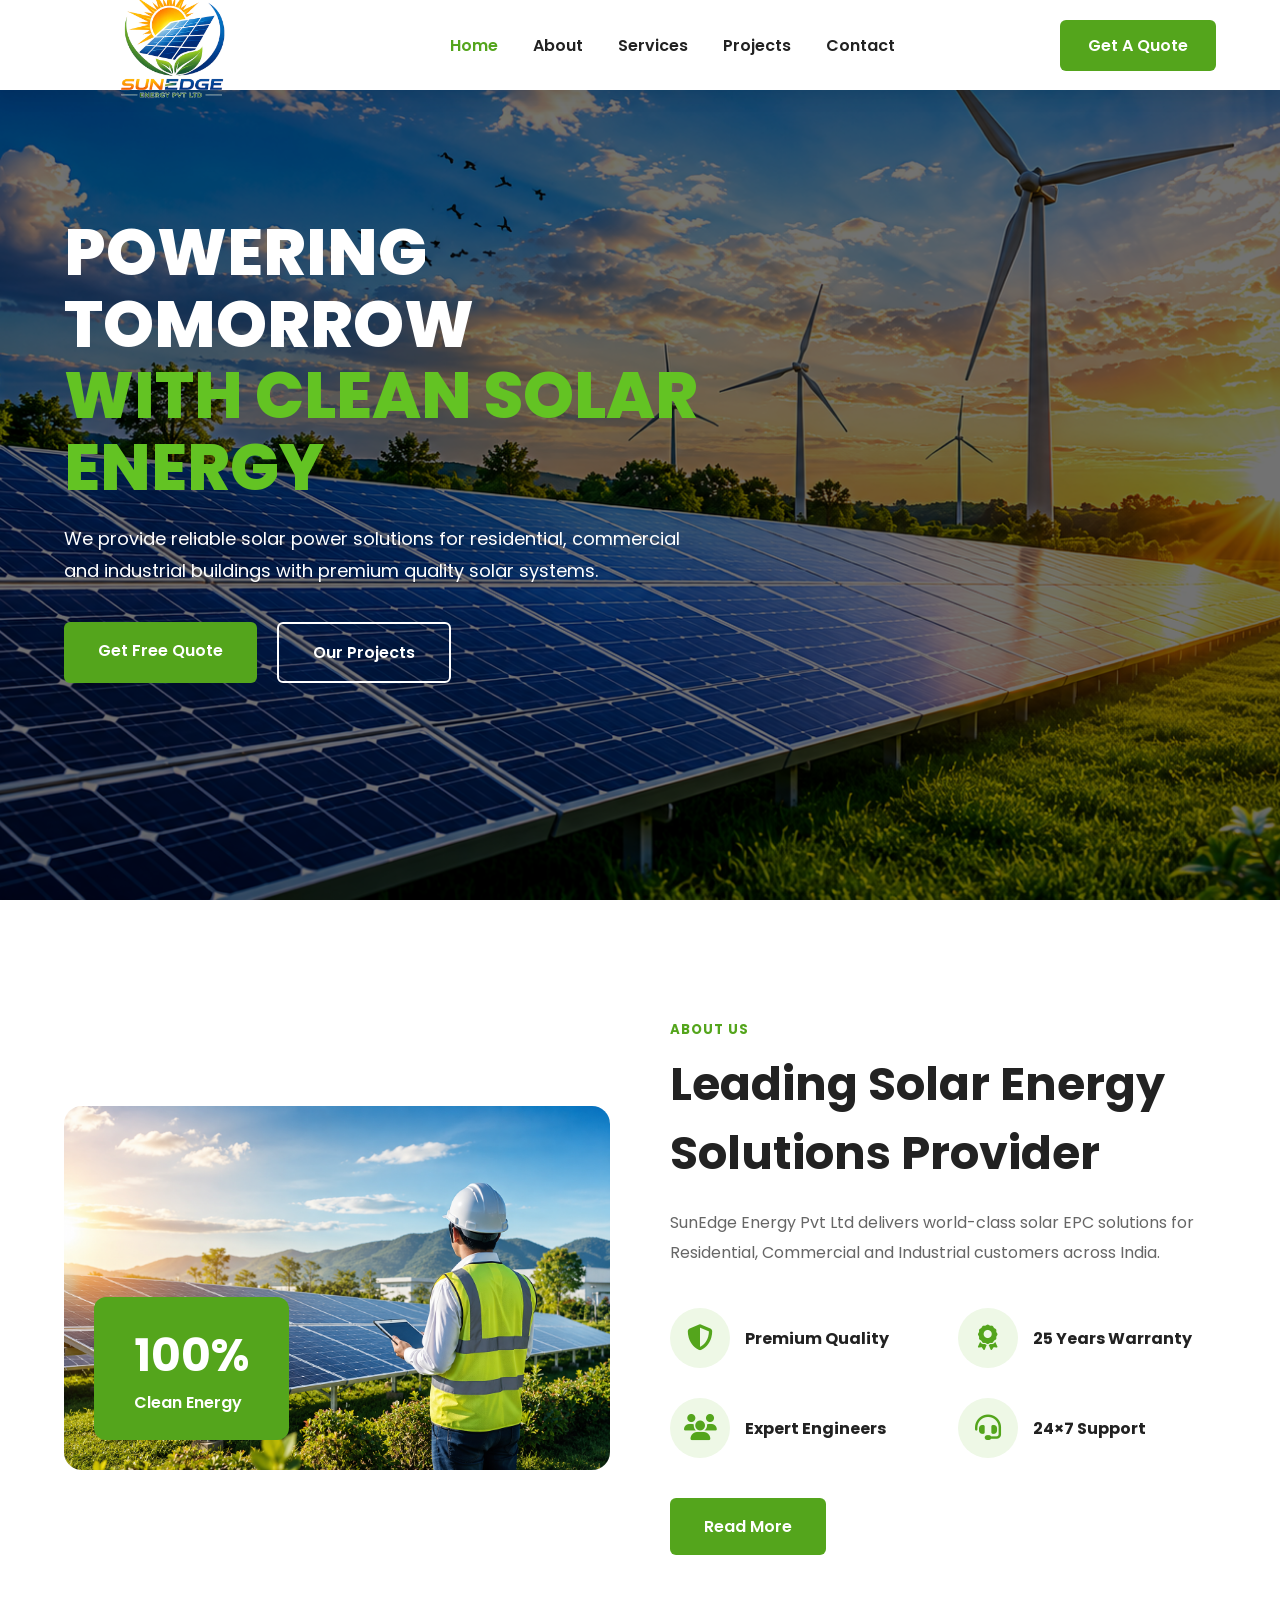
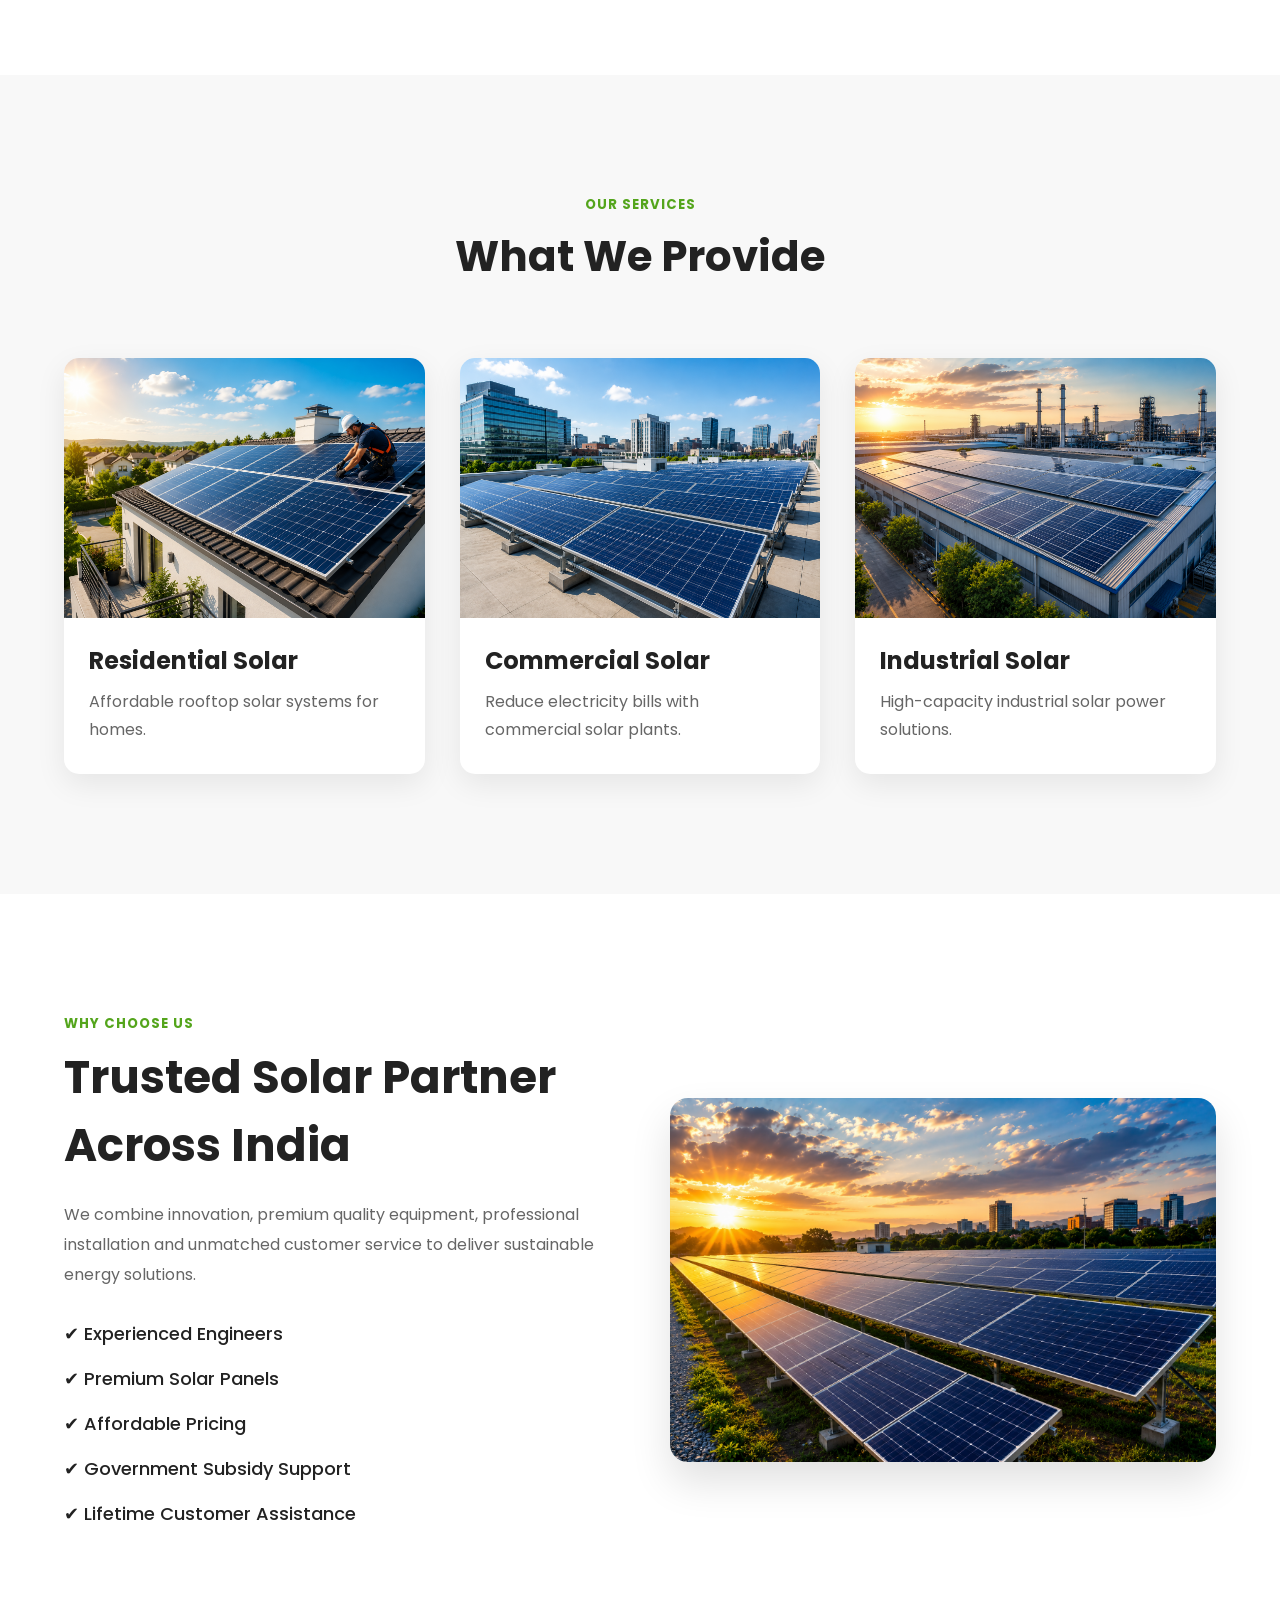
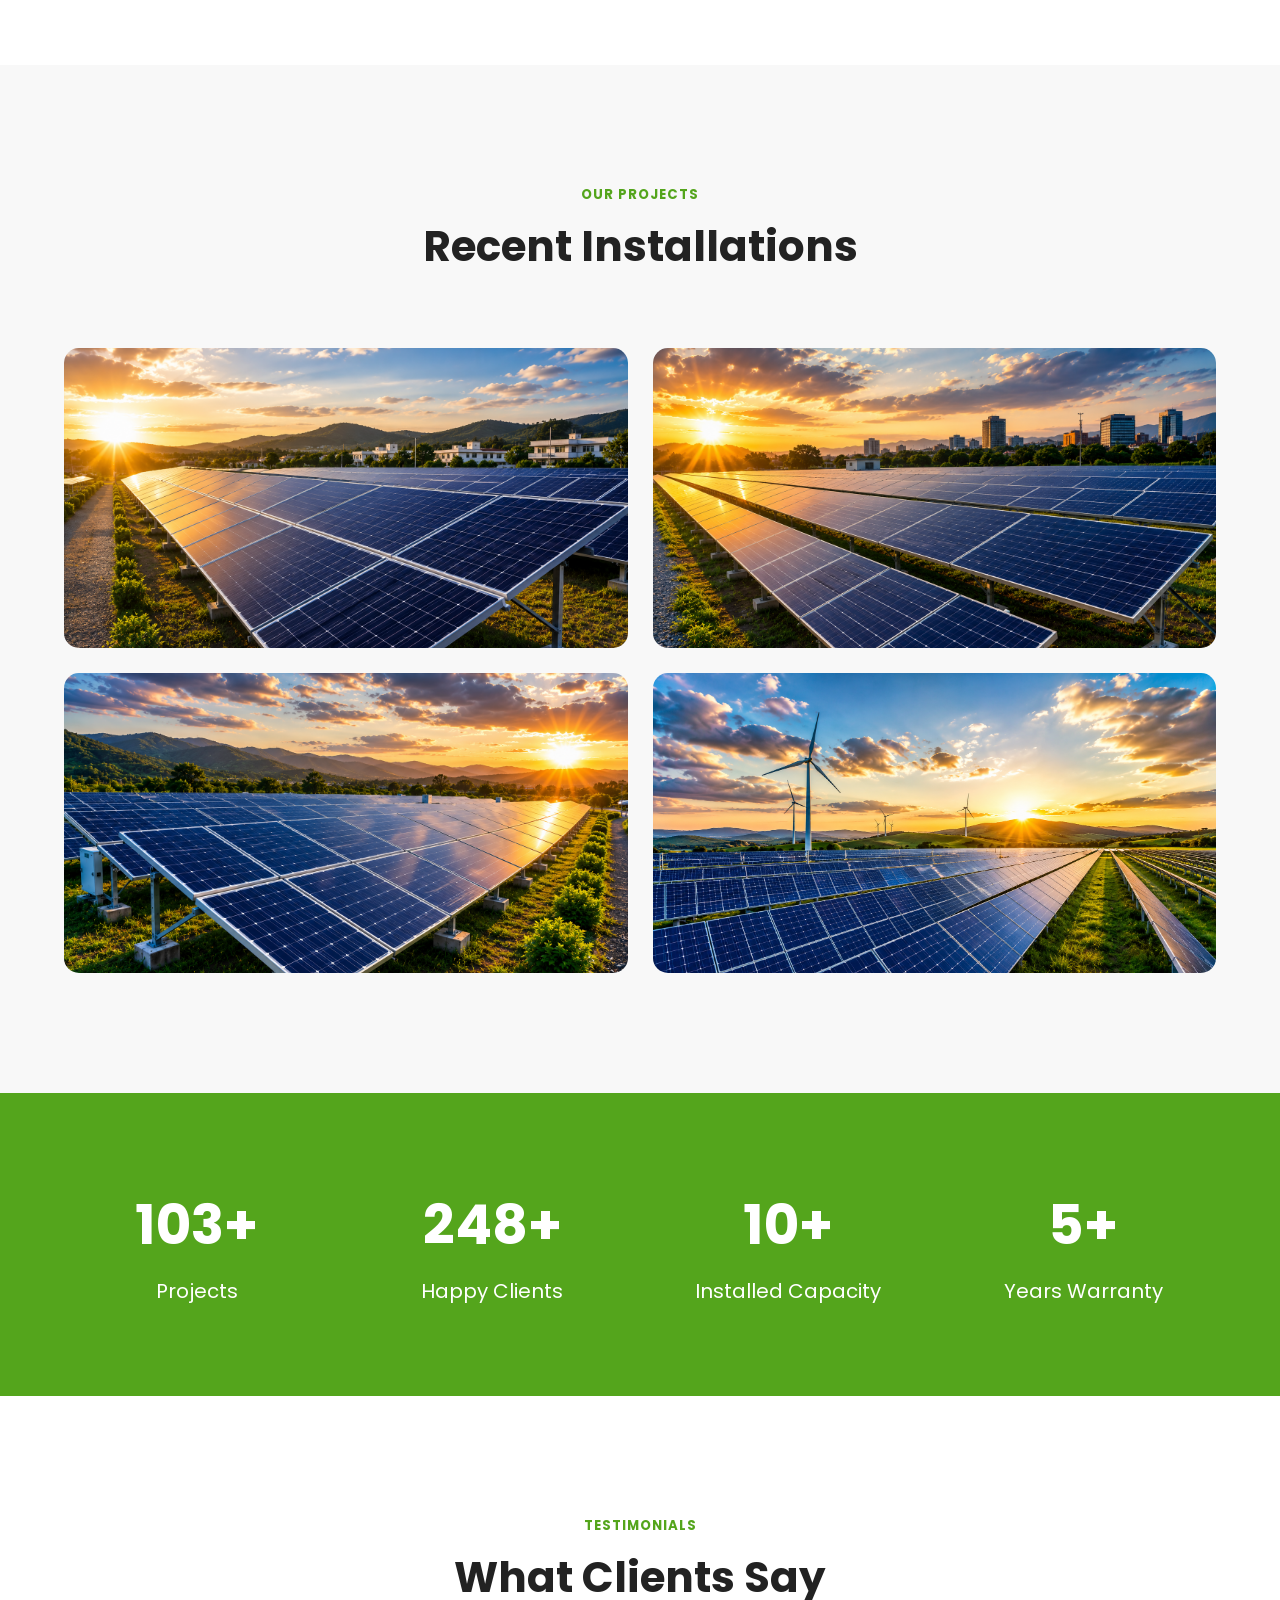
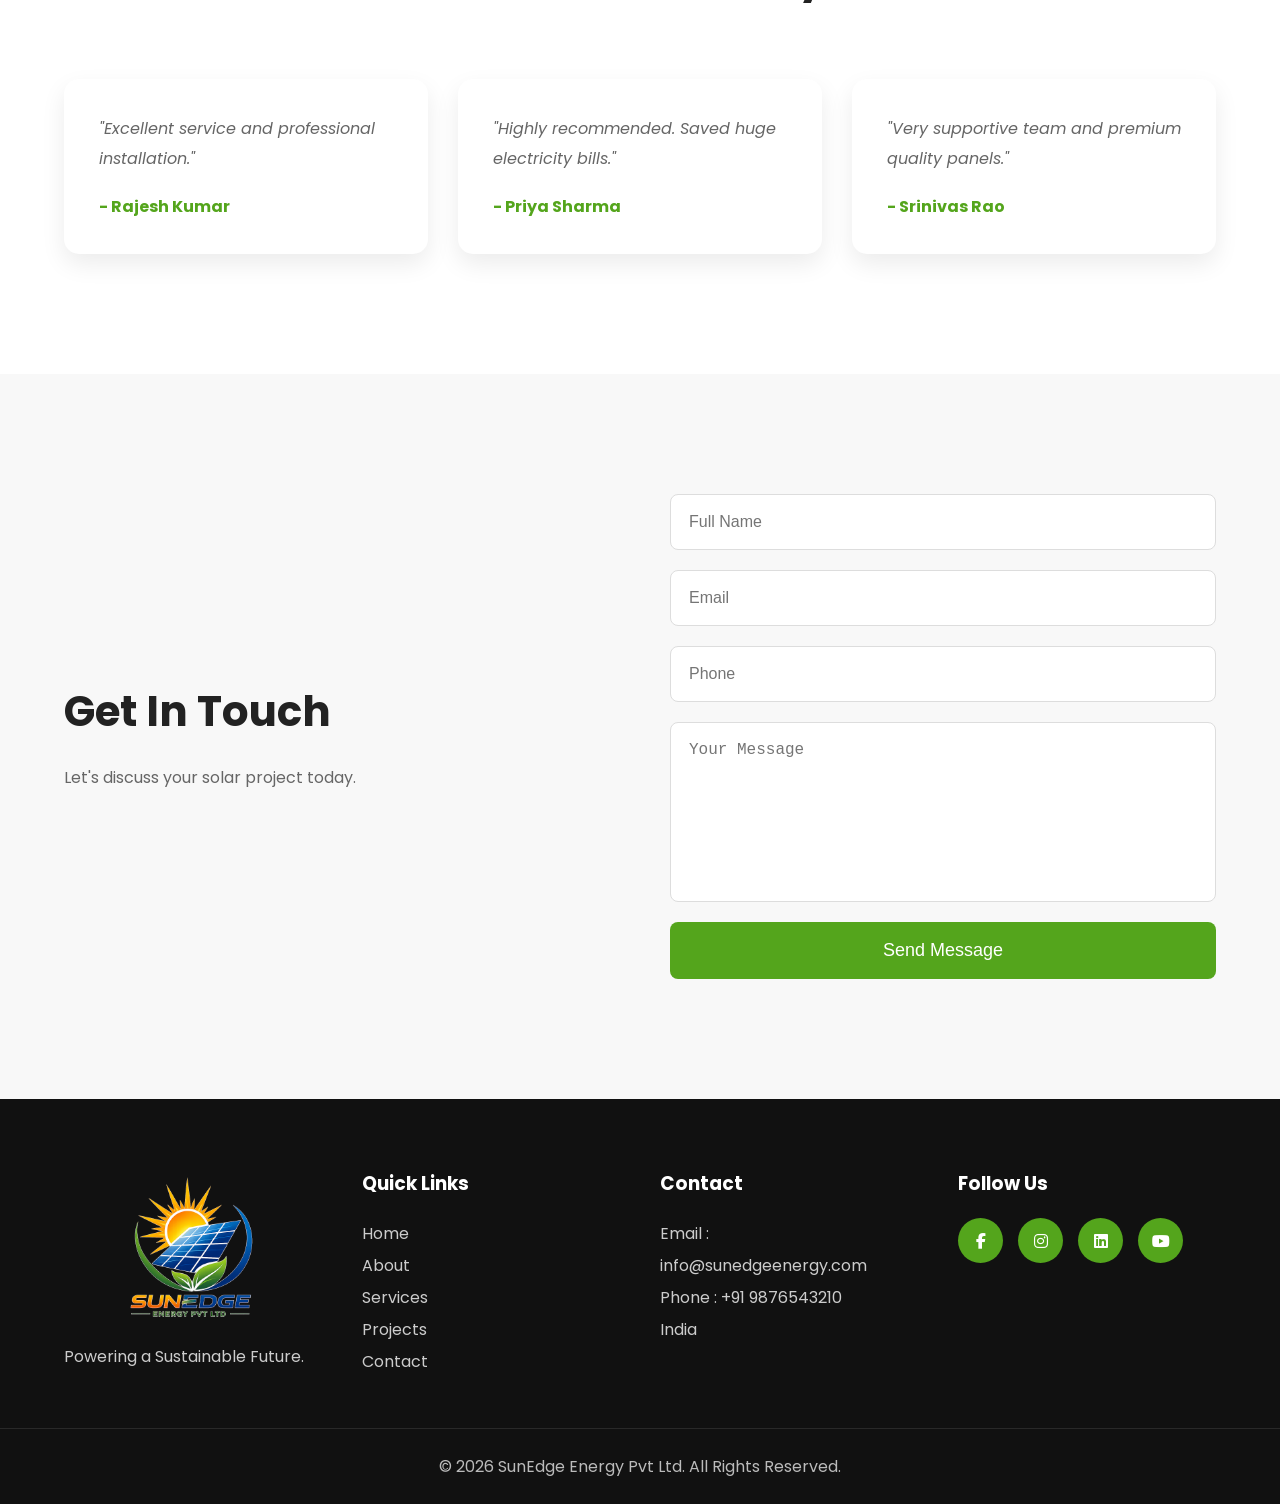
==== index.html @ d0092ef5 "Update website" ====
<!DOCTYPE html>
<html lang="en">

<head>
    <meta charset="UTF-8">
    <meta name="viewport" content="width=device-width, initial-scale=1.0">

    <title>SunEdge Energy Pvt Ltd</title>

    <!-- CSS -->
    <link rel="stylesheet" href="css/style.css">
    <link rel="stylesheet" href="css/responsive.css">

    <!-- Font Awesome -->
    <link rel="stylesheet"
        href="https://cdnjs.cloudflare.com/ajax/libs/font-awesome/6.5.2/css/all.min.css">

    <!-- Google Font -->
    <link href="https://fonts.googleapis.com/css2?family=Poppins:wght@300;400;500;600;700;800&display=swap"
        rel="stylesheet">
</head>

<body>

<!-- ================= HEADER ================= -->

<header>

<div class="container">
<div class="logo">

<img src="images/logo.png" alt="SunEdge Logo" class="site-logo">

</div>

<nav>

<ul id="menu">

<li><a href="#home" class="active">Home</a></li>

<li><a href="#about">About</a></li>

<li><a href="#services">Services</a></li>

<li><a href="#projects">Projects</a></li>

<li><a href="#contact">Contact</a></li>

</ul>

</nav>

<div class="quote-btn">

<a href="#contact">Get A Quote</a>

</div>

<div class="menu-icon">

<i class="fas fa-bars"></i>

</div>

</div>

</header>

<!-- ================= HERO ================= -->

<section class="hero" id="home">

<div class="overlay"></div>

<div class="container hero-content">

<div class="hero-text">

<h1>

POWERING TOMORROW

<span>WITH CLEAN SOLAR ENERGY</span>

</h1>

<p>

We provide reliable solar power solutions for residential,

commercial and industrial buildings with premium quality

solar systems.

</p>

<div class="hero-buttons">

<a href="#contact" class="btn green">

Get Free Quote

</a>

<a href="#projects" class="btn outline">

Our Projects

</a>

</div>

</div>

</div>

</section>

<!-- ================= ABOUT ================= -->

<section class="about" id="about">

<div class="container about-grid">

<div class="about-image">

<img src="images/about.jpg" alt="About">

<div class="badge">

<h2>100%</h2>

<p>Clean Energy</p>

</div>

</div>

<div class="about-content">

<h5>ABOUT US</h5>

<h2>

Leading Solar Energy

Solutions Provider

</h2>

<p>

SunEdge Energy Pvt Ltd delivers world-class solar EPC

solutions for Residential, Commercial and Industrial

customers across India.

</p>

<div class="features">

<div class="feature">

<i class="fa-solid fa-shield-halved"></i>

<h4>Premium Quality</h4>

</div>

<div class="feature">

<i class="fa-solid fa-award"></i>

<h4>25 Years Warranty</h4>

</div>

<div class="feature">

<i class="fa-solid fa-users"></i>

<h4>Expert Engineers</h4>

</div>

<div class="feature">

<i class="fa-solid fa-headset"></i>

<h4>24×7 Support</h4>

</div>

</div>

<a href="#" class="btn green">

Read More

</a>

</div>

</div>

</section>

<!-- ================= SERVICES ================= -->

<section class="services" id="services">

<div class="container">

<div class="title">

<h5>OUR SERVICES</h5>

<h2>What We Provide</h2>

</div>

<div class="service-grid">

<div class="service-card">

<img src="images/service1.jpg">

<h3>Residential Solar</h3>

<p>

Affordable rooftop solar systems for homes.

</p>

</div>

<div class="service-card">

<img src="images/service2.jpg">

<h3>Commercial Solar</h3>

<p>

Reduce electricity bills with commercial solar plants.

</p>

</div>

<div class="service-card">

<img src="images/service3.jpg">

<h3>Industrial Solar</h3>

<p>

High-capacity industrial solar power solutions.

</p>

</div>

</div>

</div>

</section>

<!-- ================= WHY CHOOSE US ================= -->

<section class="why">

<div class="container why-grid">

<div>

<h5>WHY CHOOSE US</h5>

<h2>

Trusted Solar Partner

Across India

</h2>

<p>

We combine innovation, premium quality equipment,

professional installation and unmatched customer service

to deliver sustainable energy solutions.

</p>

<ul>

<li>✔ Experienced Engineers</li>

<li>✔ Premium Solar Panels</li>

<li>✔ Affordable Pricing</li>

<li>✔ Government Subsidy Support</li>

<li>✔ Lifetime Customer Assistance</li>

</ul>

</div>

<div>

<img src="images/project2.jpg">

</div>

</div>

</section>

<!-- ================= PROJECTS ================= -->

<section class="projects" id="projects">

<div class="container">

<div class="title">

<h5>OUR PROJECTS</h5>

<h2>Recent Installations</h2>

</div>

<div class="project-grid">

<img src="images/project1.jpg">

<img src="images/project2.jpg">

<img src="images/project3.jpg">

<img src="images/project4.jpg">

</div>

</div>

</section>

<!-- ================= COUNTER ================= -->

<section class="counter">

<div class="container counter-grid">

<div>

<h2>500+</h2>

<p>Projects</p>

</div>

<div>

<h2>1200+</h2>

<p>Happy Clients</p>

</div>

<div>

<h2>50MW+</h2>

<p>Installed Capacity</p>

</div>

<div>

<h2>25+</h2>

<p>Years Warranty</p>

</div>

</div>

</section>

<!-- ================= TESTIMONIALS ================= -->

<section class="testimonials">

<div class="container">

<div class="title">

<h5>TESTIMONIALS</h5>

<h2>What Clients Say</h2>

</div>

<div class="testimonial-grid">

<div class="testimonial">

<p>

"Excellent service and professional installation."

</p>

<h4>- Rajesh Kumar</h4>

</div>

<div class="testimonial">

<p>

"Highly recommended. Saved huge electricity bills."

</p>

<h4>- Priya Sharma</h4>

</div>

<div class="testimonial">

<p>

"Very supportive team and premium quality panels."

</p>

<h4>- Srinivas Rao</h4>

</div>

</div>

</div>

</section>

<!-- ================= CONTACT ================= -->

<section class="contact" id="contact">

<div class="container contact-grid">

<div>

<h2>Get In Touch</h2>

<p>

Let's discuss your solar project today.

</p>

</div>

<form>

<input type="text" placeholder="Full Name">

<input type="email" placeholder="Email">

<input type="text" placeholder="Phone">

<textarea placeholder="Your Message"></textarea>

<button>

Send Message

</button>

</form>

</div>

</section>

<!-- ================= FOOTER ================= -->

<footer>

<div class="container footer-grid">

<div>

<img src="images/logo.png" width="180">

<p>

Powering a Sustainable Future.

</p>

</div>

<div>

<h3>Quick Links</h3>

<ul>

<li>Home</li>

<li>About</li>

<li>Services</li>

<li>Projects</li>

<li>Contact</li>

</ul>

</div>

<div>

<h3>Contact</h3>

<p>Email : info@sunedgeenergy.com</p>

<p>Phone : +91 9876543210</p>

<p>India</p>

</div>

<div>

<h3>Follow Us</h3>

<div class="social">

<i class="fab fa-facebook-f"></i>

<i class="fab fa-instagram"></i>

<i class="fab fa-linkedin"></i>

<i class="fab fa-youtube"></i>

</div>

</div>

</div>

<div class="copyright">

© 2026 SunEdge Energy Pvt Ltd. All Rights Reserved.

</div>

</footer>

<script src="js/script.js"></script>

</body>

</html>
---- css/style.css ----
/* ===========================================
   SunEdge Energy Pvt Ltd
   style.css
=========================================== */

*{
    margin:0;
    padding:0;
    box-sizing:border-box;
    scroll-behavior:smooth;
}

body{
    font-family:'Poppins',sans-serif;
    color:#222;
    background:#fff;
    overflow-x:hidden;
}

.container{
    width:90%;
    max-width:1200px;
    margin:auto;
}

img{
    width:100%;
    display:block;
}

a{
    text-decoration:none;
}

ul{
    list-style:none;
}

/*==========================
HEADER
==========================*/

header{
    position:fixed;
    top:0;
    left:0;
    width:100%;
    background:#fff;
    z-index:999;
    box-shadow:0 5px 20px rgba(0,0,0,.08);
}

header .container{
    display:flex;
    justify-content:space-between;
    align-items:center;
    height:90px;
}

.logo img{
    width:220px;
}

nav ul{
    display:flex;
    gap:35px;
}

nav ul li a{
    color:#222;
    font-weight:600;
    transition:.3s;
}

nav ul li a:hover,
nav ul li a.active{
    color:#54a51c;
}

.quote-btn a{
    background:#54a51c;
    color:#fff;
    padding:14px 28px;
    border-radius:6px;
    font-weight:600;
    transition:.3s;
}

.quote-btn a:hover{
    background:#3f8613;
}

.menu-icon{
    display:none;
    font-size:28px;
    cursor:pointer;
}

/*==========================
HERO
==========================*/

.hero{
    position:relative;
    height:100vh;
    background:url("../images/hero.jpg") center center/cover no-repeat;
    display:flex;
    align-items:center;
}

.overlay{
    position:absolute;
    width:100%;
    height:100%;
    background:rgba(0,0,0,.55);
}

.hero-content{
    position:relative;
    z-index:5;
}

.hero-text{
    max-width:650px;
    color:#fff;
}

.hero-text h1{
    font-size:65px;
    line-height:1.1;
    margin-bottom:20px;
    font-weight:800;
}

.hero-text h1 span{
    color:#63c323;
    display:block;
}

.hero-text p{
    font-size:18px;
    line-height:32px;
    margin-bottom:35px;
}

.hero-buttons{
    display:flex;
    gap:20px;
}

.btn{
    display:inline-block;
    padding:16px 34px;
    border-radius:6px;
    font-weight:600;
    transition:.4s;
}

.green{
    background:#54a51c;
    color:#fff;
}

.green:hover{
    background:#3b8610;
}

.outline{
    border:2px solid #fff;
    color:#fff;
}

.outline:hover{
    background:#fff;
    color:#111;
}

/*==========================
ABOUT
==========================*/

.about{
    padding:120px 0;
}

.about-grid{
    display:grid;
    grid-template-columns:1fr 1fr;
    gap:60px;
    align-items:center;
}

.about-image{
    position:relative;
}

.about-image img{
    border-radius:18px;
}

.badge{
    position:absolute;
    left:30px;
    bottom:30px;
    background:#54a51c;
    color:#fff;
    padding:25px 40px;
    border-radius:12px;
}

.badge h2{
    font-size:45px;
}

.badge p{
    font-weight:600;
}

.about-content h5{
    color:#54a51c;
    letter-spacing:1px;
    margin-bottom:10px;
}

.about-content h2{
    font-size:46px;
    margin-bottom:20px;
}

.about-content p{
    line-height:30px;
    color:#666;
    margin-bottom:40px;
}

.features{
    display:grid;
    grid-template-columns:repeat(2,1fr);
    gap:30px;
    margin-bottom:40px;
}

.feature{
    display:flex;
    align-items:center;
    gap:15px;
}

.feature i{
    width:60px;
    height:60px;
    background:#eef8e6;
    color:#54a51c;
    border-radius:50%;
    display:flex;
    align-items:center;
    justify-content:center;
    font-size:26px;
}

/*==========================
SECTION TITLE
==========================*/

.title{
    text-align:center;
    margin-bottom:70px;
}

.title h5{
    color:#54a51c;
    letter-spacing:1px;
    margin-bottom:10px;
}

.title h2{
    font-size:42px;
}

/*==========================
SERVICES
==========================*/

.services{
    padding:120px 0;
    background:#f8f8f8;
}

.service-grid{
    display:grid;
    grid-template-columns:repeat(3,1fr);
    gap:35px;
}

.service-card{
    background:#fff;
    border-radius:15px;
    overflow:hidden;
    transition:.4s;
    box-shadow:0 10px 30px rgba(0,0,0,.08);
}

.service-card:hover{
    transform:translateY(-10px);
}

.service-card img{
    height:260px;
    object-fit:cover;
}

.service-card h3{
    padding:25px 25px 10px;
    font-size:24px;
}

.service-card p{
    padding:0 25px 30px;
    color:#666;
    line-height:28px;
}
/*==========================
WHY CHOOSE US
==========================*/

.why{
    padding:120px 0;
}

.why-grid{
    display:grid;
    grid-template-columns:1fr 1fr;
    gap:60px;
    align-items:center;
}

.why h5{
    color:#54a51c;
    letter-spacing:1px;
    margin-bottom:10px;
}

.why h2{
    font-size:45px;
    margin-bottom:20px;
}

.why p{
    color:#666;
    line-height:30px;
    margin-bottom:30px;
}

.why ul li{
    margin-bottom:18px;
    font-size:18px;
    font-weight:500;
}

.why img{
    border-radius:18px;
    box-shadow:0 20px 40px rgba(0,0,0,.12);
}

/*==========================
PROJECTS
==========================*/

.projects{
    padding:120px 0;
    background:#f8f8f8;
}

.project-grid{
    display:grid;
    grid-template-columns:repeat(2,1fr);
    gap:25px;
}

.project-grid img{
    height:300px;
    object-fit:cover;
    border-radius:15px;
    transition:.4s;
    cursor:pointer;
}

.project-grid img:hover{
    transform:scale(1.05);
}

/*==========================
COUNTER
==========================*/

.counter{
    background:#54a51c;
    color:#fff;
    padding:90px 0;
}

.counter-grid{
    display:grid;
    grid-template-columns:repeat(4,1fr);
    text-align:center;
    gap:30px;
}

.counter h2{
    font-size:55px;
    margin-bottom:10px;
}

.counter p{
    font-size:20px;
}

/*==========================
TESTIMONIALS
==========================*/

.testimonials{
    padding:120px 0;
}

.testimonial-grid{
    display:grid;
    grid-template-columns:repeat(3,1fr);
    gap:30px;
}

.testimonial{
    background:#fff;
    padding:35px;
    border-radius:15px;
    box-shadow:0 10px 25px rgba(0,0,0,.08);
    transition:.4s;
}

.testimonial:hover{
    transform:translateY(-8px);
}

.testimonial p{
    color:#666;
    line-height:30px;
    margin-bottom:20px;
    font-style:italic;
}

.testimonial h4{
    color:#54a51c;
}

/*==========================
CONTACT
==========================*/

.contact{
    padding:120px 0;
    background:#f8f8f8;
}

.contact-grid{
    display:grid;
    grid-template-columns:1fr 1fr;
    gap:60px;
    align-items:center;
}

.contact h2{
    font-size:42px;
    margin-bottom:20px;
}

.contact p{
    color:#666;
    line-height:30px;
}

form{
    display:flex;
    flex-direction:column;
    gap:20px;
}

form input,
form textarea{
    width:100%;
    padding:18px;
    border:1px solid #ddd;
    border-radius:8px;
    outline:none;
    font-size:16px;
}

form textarea{
    height:180px;
    resize:none;
}

form button{
    background:#54a51c;
    color:#fff;
    border:none;
    padding:18px;
    border-radius:8px;
    cursor:pointer;
    font-size:18px;
    transition:.3s;
}

form button:hover{
    background:#3b8610;
}

/*==========================
FOOTER
==========================*/

footer{
    background:#111;
    color:#fff;
    padding-top:70px;
}

.footer-grid{
    display:grid;
    grid-template-columns:repeat(4,1fr);
    gap:40px;
    padding-bottom:50px;
}

.footer-grid h3{
    margin-bottom:20px;
}

.footer-grid p,
.footer-grid li{
    color:#ccc;
    line-height:32px;
}

.footer-grid ul li{
    cursor:pointer;
    transition:.3s;
}

.footer-grid ul li:hover{
    color:#54a51c;
}

.social{
    display:flex;
    gap:15px;
    margin-top:20px;
}

.social i{
    width:45px;
    height:45px;
    border-radius:50%;
    background:#54a51c;
    display:flex;
    align-items:center;
    justify-content:center;
    cursor:pointer;
    transition:.3s;
}

.social i:hover{
    transform:translateY(-5px);
}

.copyright{
    text-align:center;
    border-top:1px solid rgba(255,255,255,.1);
    padding:25px;
    color:#bbb;
}

/*==========================
SCROLLBAR
==========================*/

::-webkit-scrollbar{
    width:10px;
}

::-webkit-scrollbar-track{
    background:#eee;
}

::-webkit-scrollbar-thumb{
    background:#54a51c;
    border-radius:20px;
}

/*==========================
ANIMATIONS
==========================*/

.service-card,
.testimonial,
.project-grid img,
.feature{
    transition:all .4s ease;
}

.service-card:hover,
.testimonial:hover{
    box-shadow:0 20px 40px rgba(0,0,0,.15);
}

.about-image img:hover,
.why img:hover{
    transform:scale(1.03);
    transition:.5s;
}
---- css/responsive.css ----
/* ===========================================
   Responsive Design
   SunEdge Energy Pvt Ltd
=========================================== */

/* ==========================
   Large Tablets
========================== */

@media (max-width:1200px){

.hero-text h1{
    font-size:55px;
}

.about-grid,
.why-grid,
.contact-grid{
    gap:40px;
}

}


/* ==========================
   Tablets
========================== */

@media (max-width:992px){

header .container{
    height:80px;
}

.logo img{
    width:170px;
}

.menu-icon{
    display:block;
    font-size:28px;
    color:#222;
}

nav{
    position:absolute;
    top:80px;
    left:0;
    width:100%;
    background:#fff;
    display:none;
    box-shadow:0 5px 20px rgba(0,0,0,.1);
}

nav.active{
    display:block;
}

nav ul{
    flex-direction:column;
    gap:0;
}

nav ul li{
    border-bottom:1px solid #eee;
}

nav ul li a{
    display:block;
    padding:18px;
}

.quote-btn{
    display:none;
}

.hero{
    height:90vh;
}

.hero-text{
    text-align:center;
    margin:auto;
}

.hero-text h1{
    font-size:48px;
}

.hero-buttons{
    justify-content:center;
}

.about-grid,
.why-grid,
.contact-grid{
    grid-template-columns:1fr;
}

.about-image{
    order:1;
}

.about-content{
    order:2;
}

.service-grid{
    grid-template-columns:repeat(2,1fr);
}

.project-grid{
    grid-template-columns:repeat(2,1fr);
}

.counter-grid{
    grid-template-columns:repeat(2,1fr);
    gap:40px;
}

.testimonial-grid{
    grid-template-columns:1fr;
}

.footer-grid{
    grid-template-columns:repeat(2,1fr);
}

}


/* ==========================
   Mobile Devices
========================== */

@media (max-width:768px){

.container{
    width:92%;
}

.hero{
    height:100vh;
}

.hero-text h1{
    font-size:36px;
}

.hero-text p{
    font-size:16px;
    line-height:28px;
}

.hero-buttons{
    flex-direction:column;
    gap:15px;
}

.btn{
    width:100%;
    text-align:center;
}

.about,
.services,
.projects,
.why,
.contact,
.testimonials{
    padding:80px 0;
}

.about-content h2,
.why h2,
.contact h2,
.title h2{
    font-size:32px;
}

.features{
    grid-template-columns:1fr;
}

.service-grid{
    grid-template-columns:1fr;
}

.project-grid{
    grid-template-columns:1fr;
}

.project-grid img{
    height:240px;
}

.counter-grid{
    grid-template-columns:1fr;
}

.counter h2{
    font-size:42px;
}

.footer-grid{
    grid-template-columns:1fr;
}

.social{
    justify-content:flex-start;
}

.badge{
    left:15px;
    bottom:15px;
    padding:18px 25px;
}

.badge h2{
    font-size:32px;
}

}


/* ==========================
   Small Mobile
========================== */

@media (max-width:480px){

.hero-text h1{
    font-size:30px;
}

.hero-text p{
    font-size:15px;
}

.title h2{
    font-size:28px;
}

.about-content h2,
.why h2,
.contact h2{
    font-size:28px;
}

.feature{
    flex-direction:column;
    text-align:center;
}

.feature i{
    margin-bottom:10px;
}

.counter h2{
    font-size:36px;
}

form input,
form textarea{
    padding:15px;
}

form button{
    padding:15px;
    font-size:16px;
}

.footer-grid{
    text-align:center;
}

.social{
    justify-content:center;
}

}
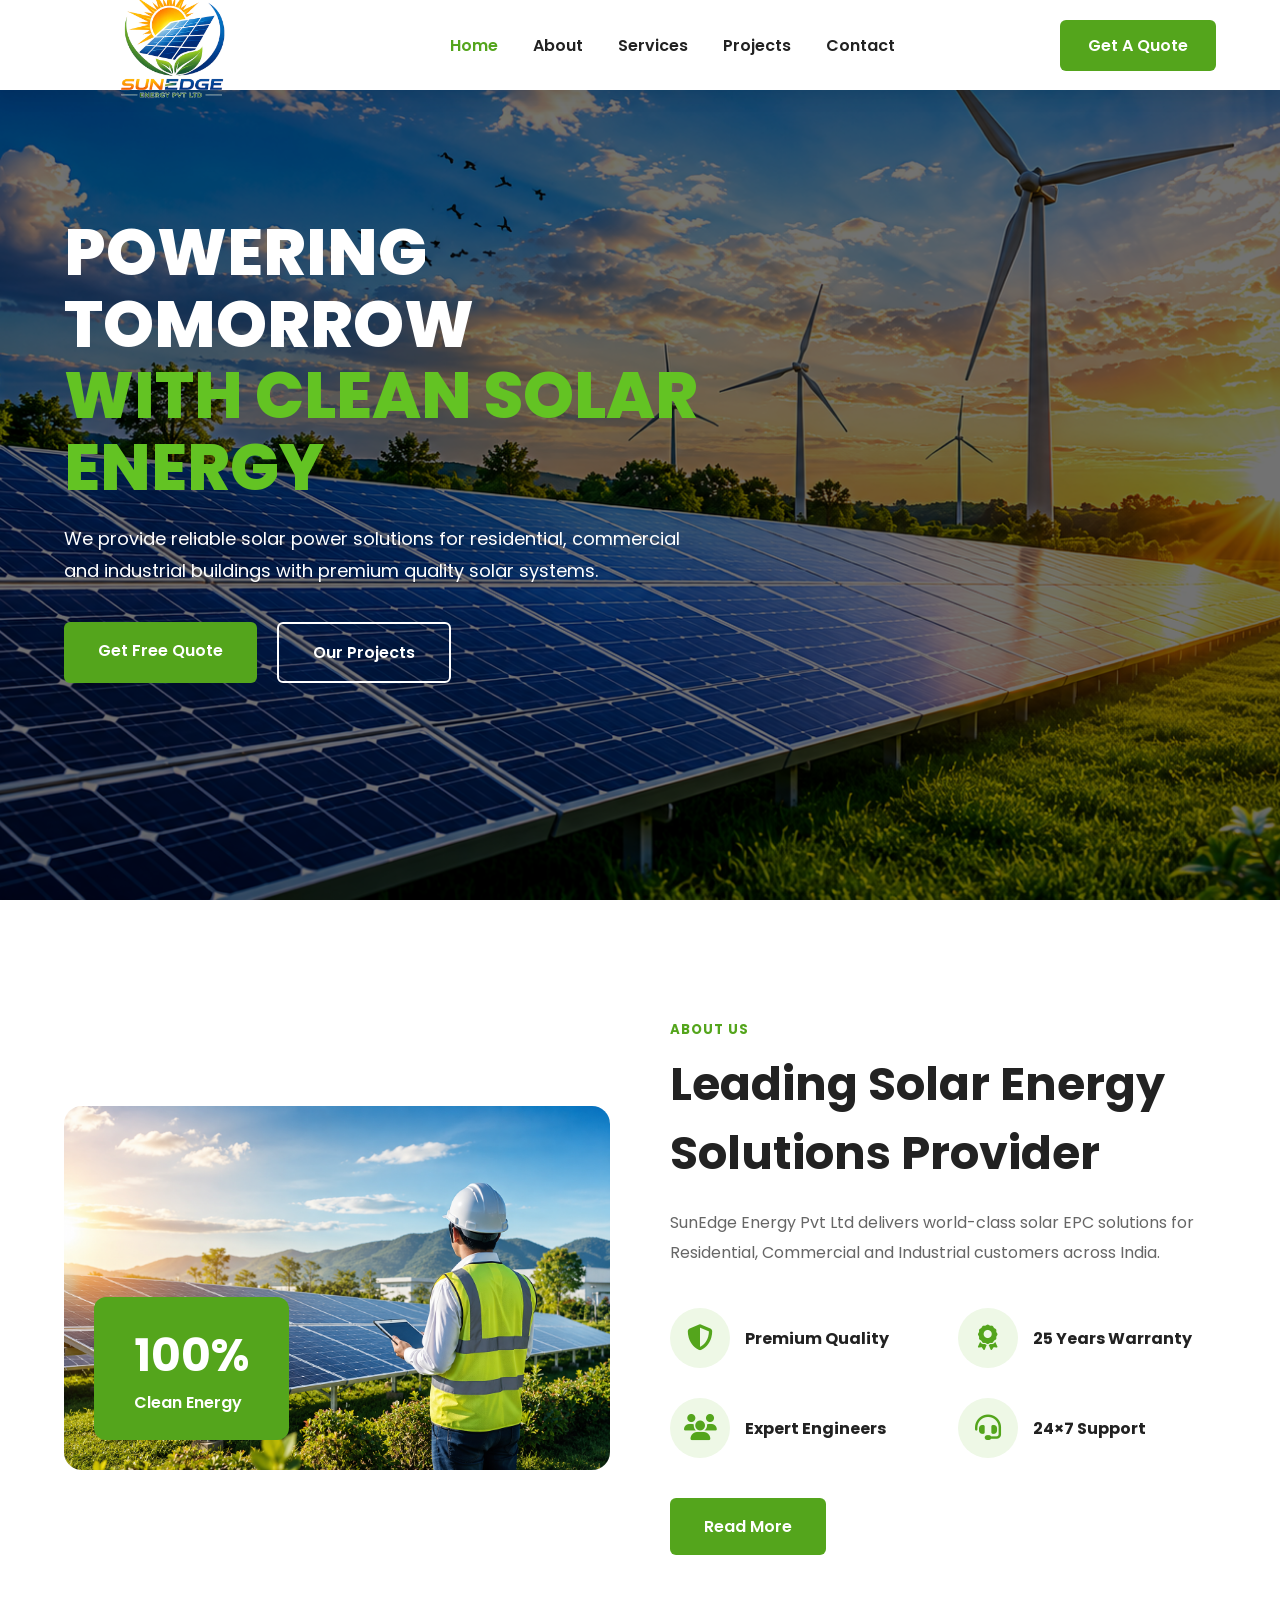
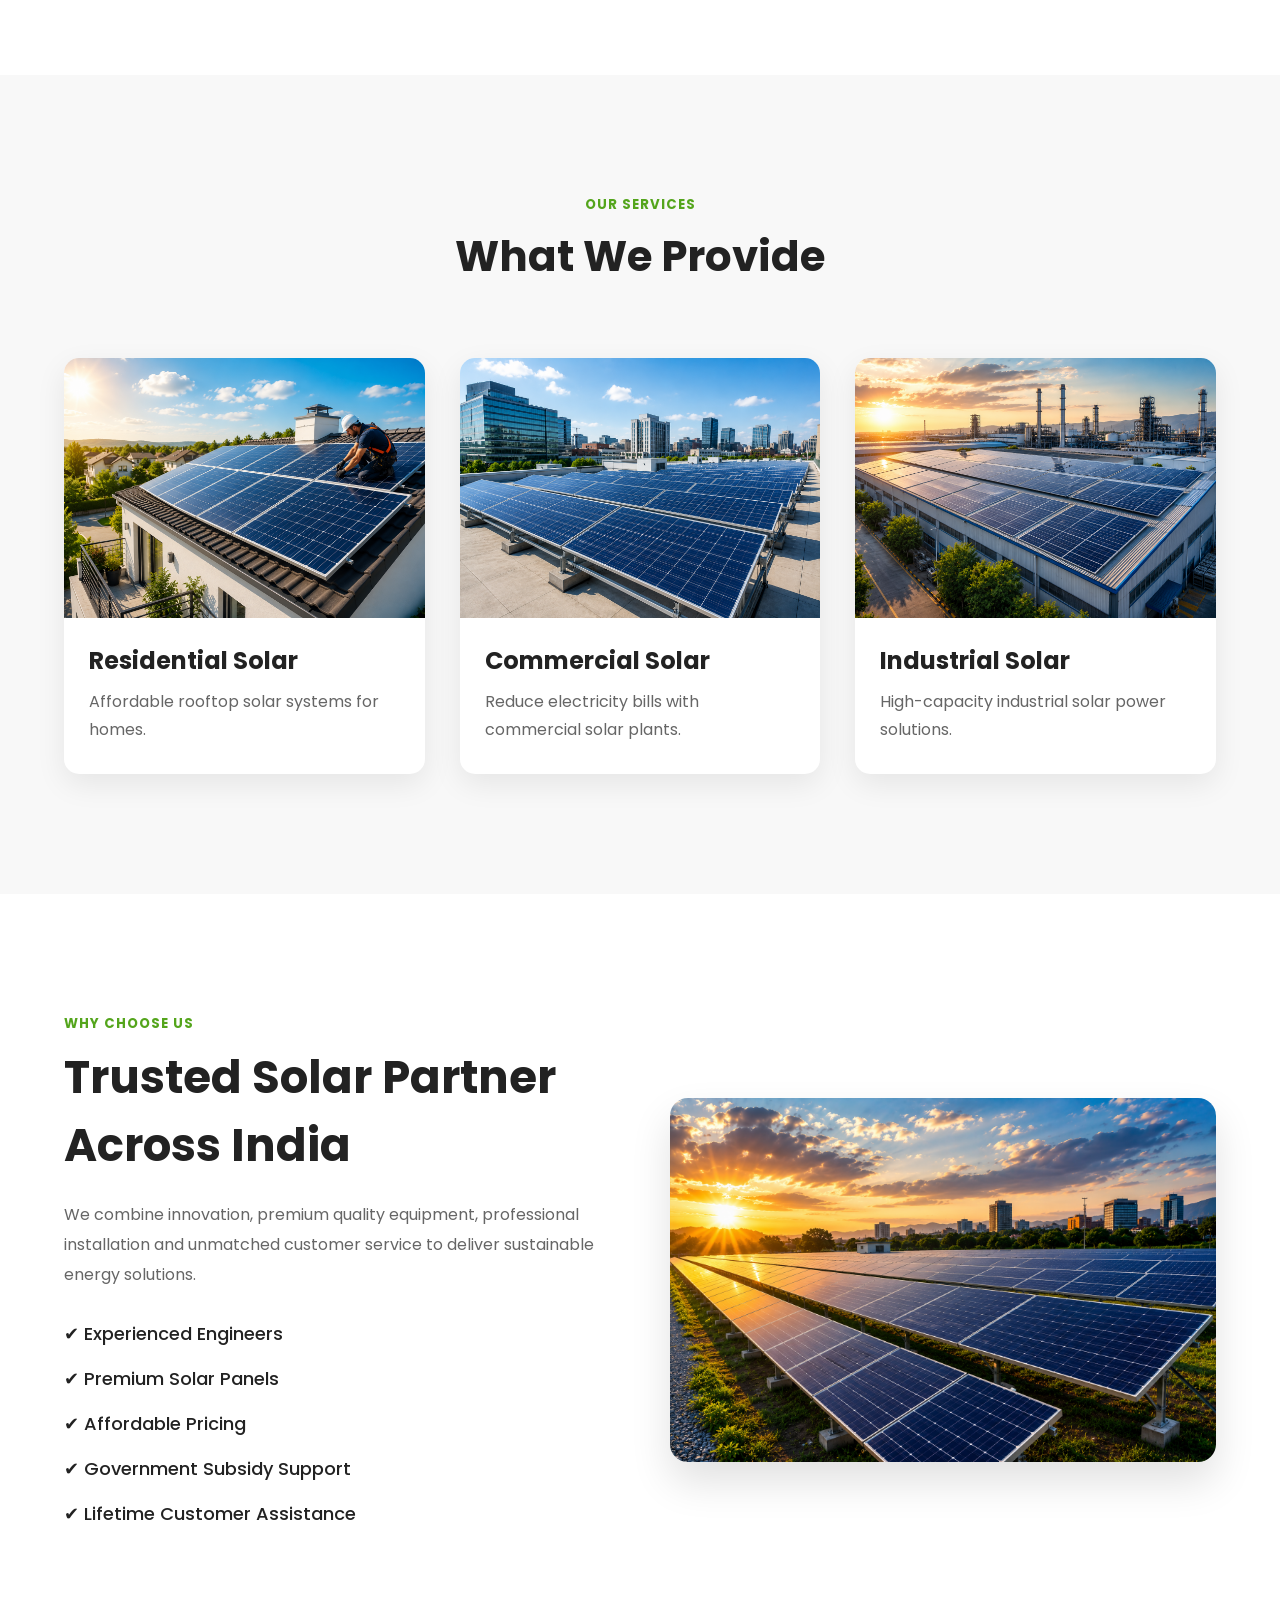
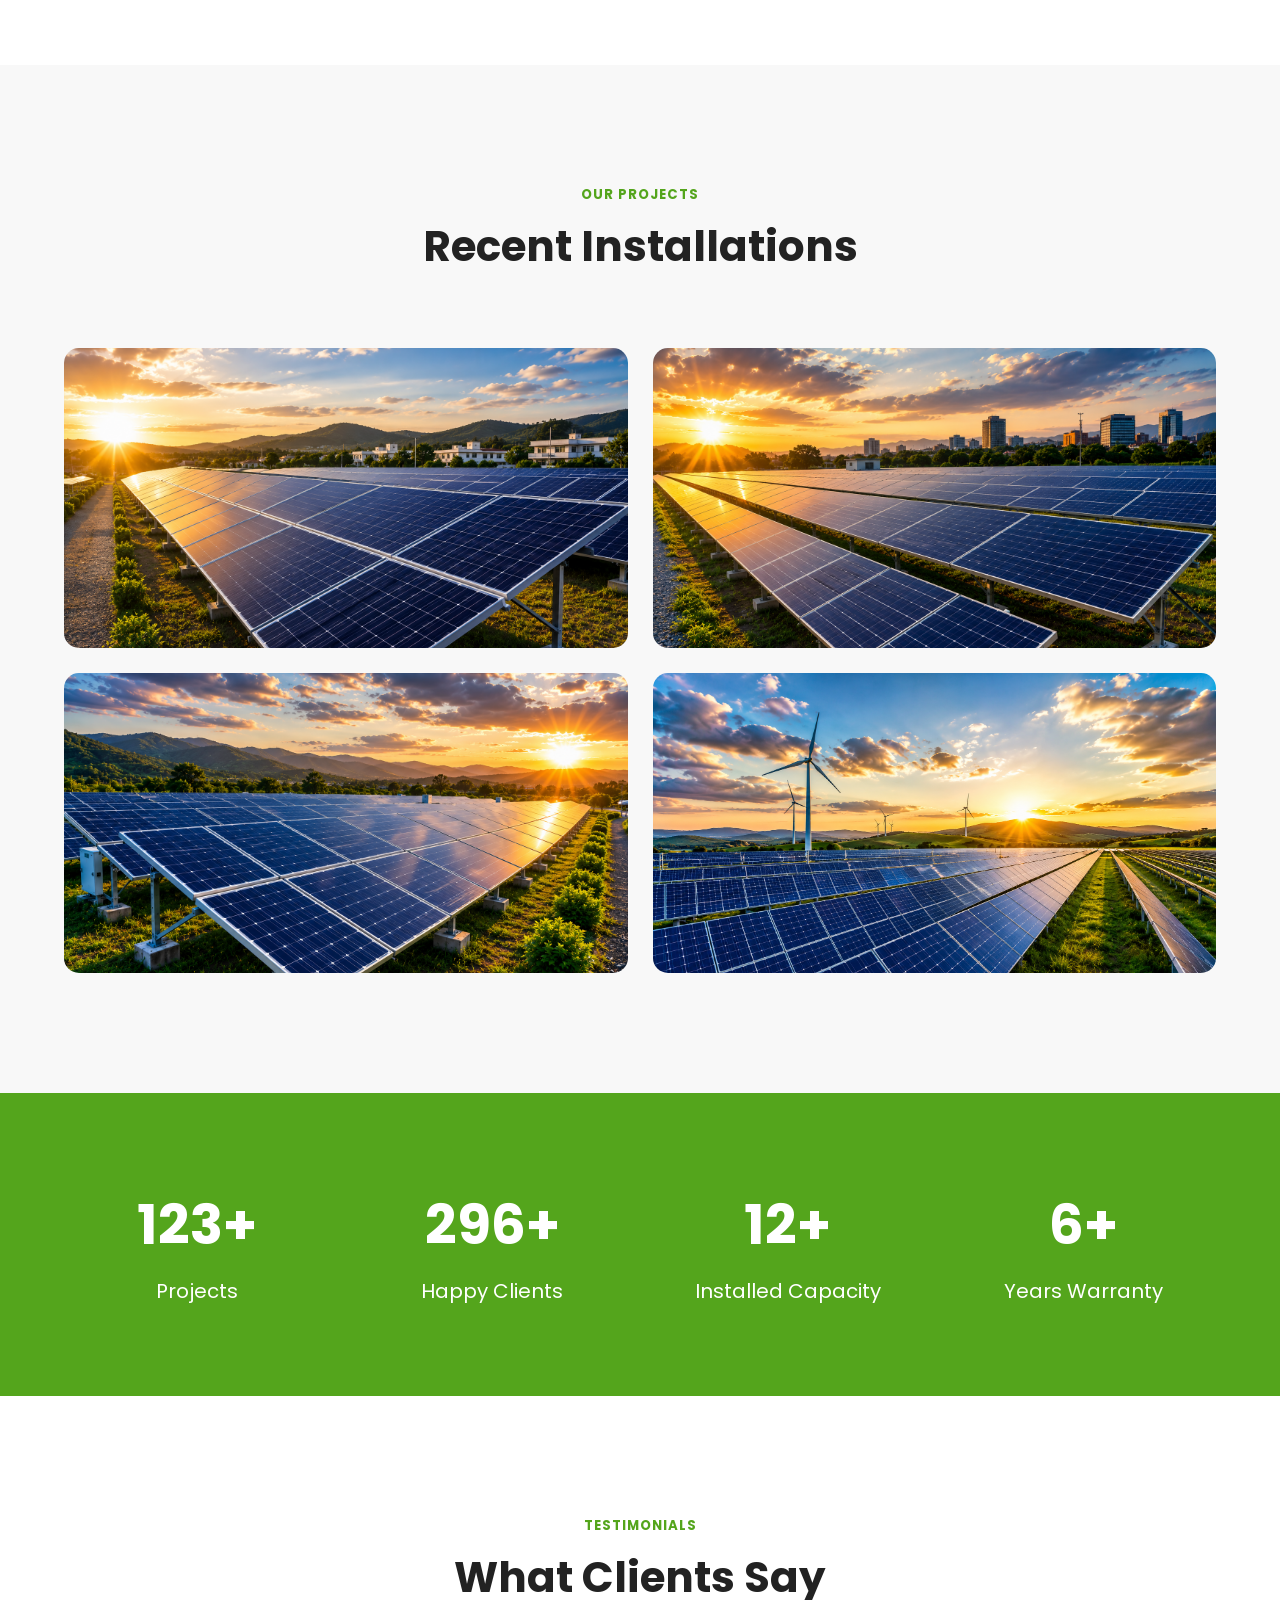
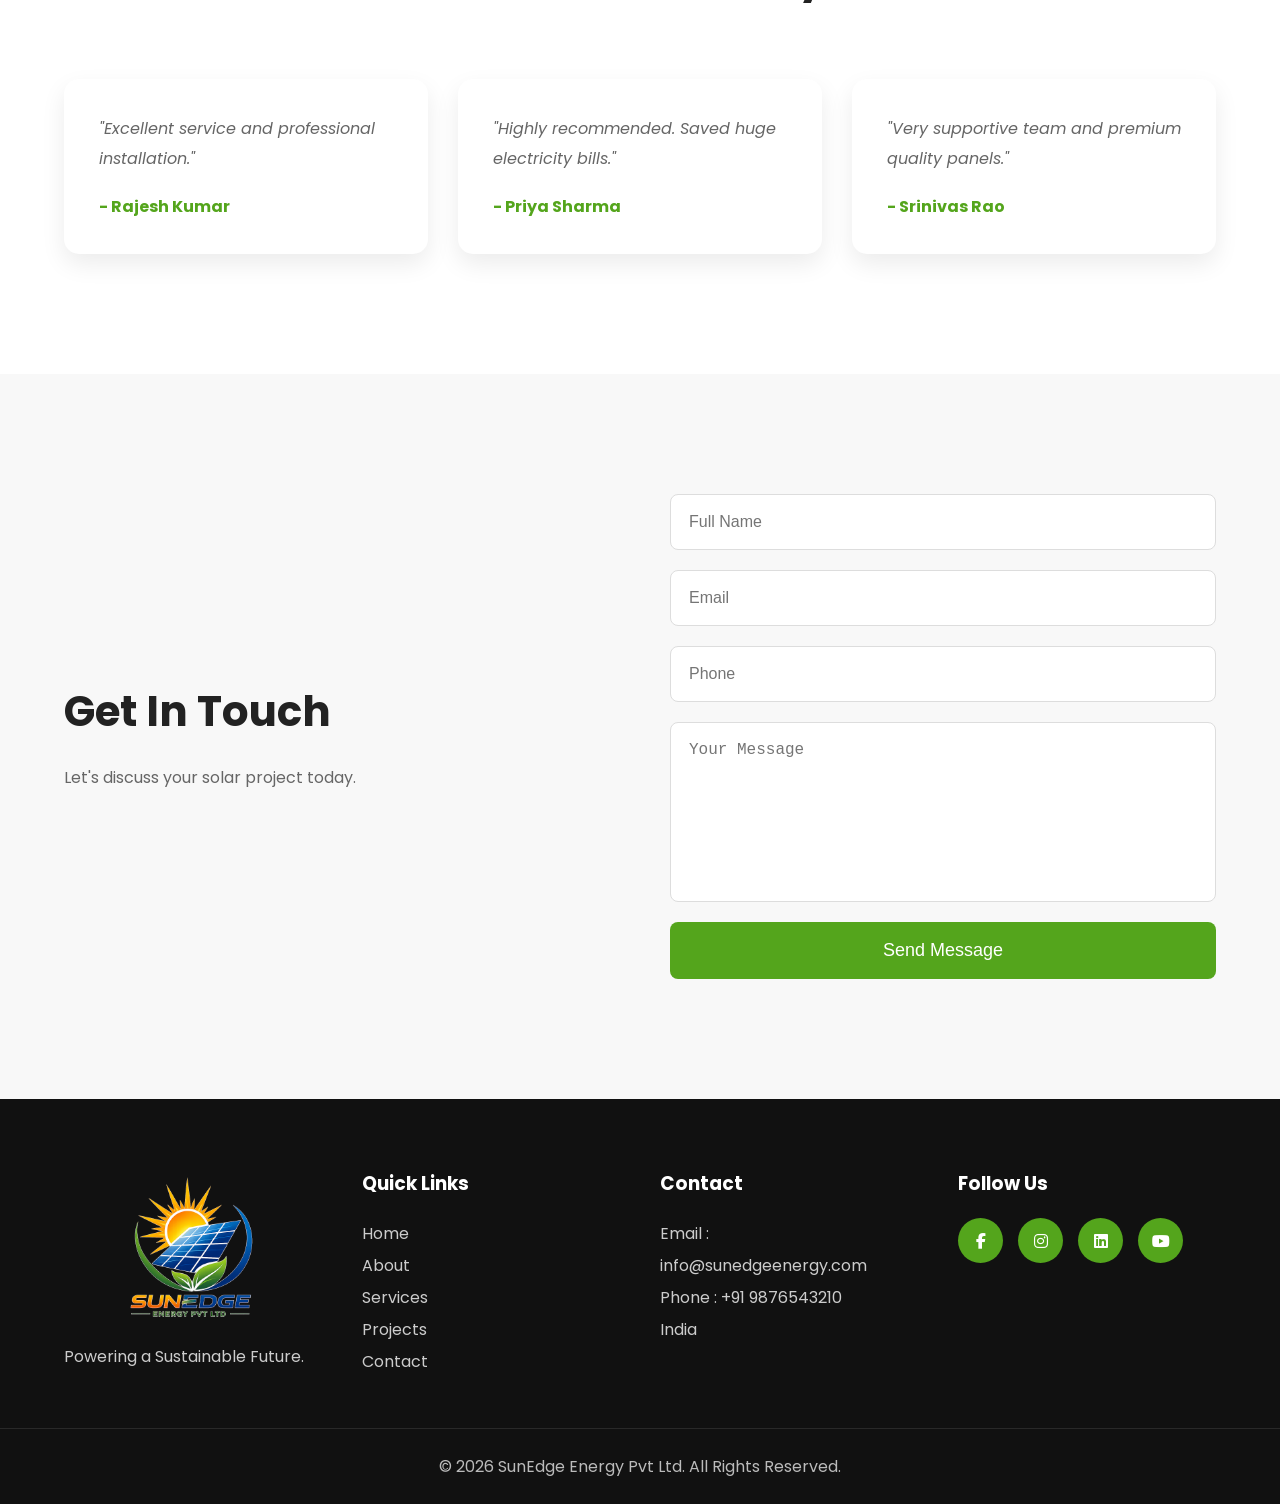
==== commit bc18b499: "Updated website" ====
--- a/index.html
+++ b/index.html
@@ -519,15 +519,11 @@
 
 <ul>
 
-<li>Home</li>
-
-<li>About</li>
-
-<li>Services</li>
-
-<li>Projects</li>
-
-<li>Contact</li>
+ <li><a href="#home">Home</a></li>
+        <li><a href="#about">About</a></li>
+        <li><a href="#services">Services</a></li>
+        <li><a href="#projects">Projects</a></li>
+        <li><a href="#contact">Contact</a></li>
 
 </ul>
 
--- a/css/style.css
+++ b/css/style.css
@@ -541,11 +541,12 @@
     line-height:32px;
 }
 
-.footer-grid ul li{
-    cursor:pointer;
+.footer-grid ul li a{
+    color:#ccc;
+    text-decoration:none;
+    display:block;
     transition:.3s;
 }
-
 .footer-grid ul li:hover{
     color:#54a51c;
 }
